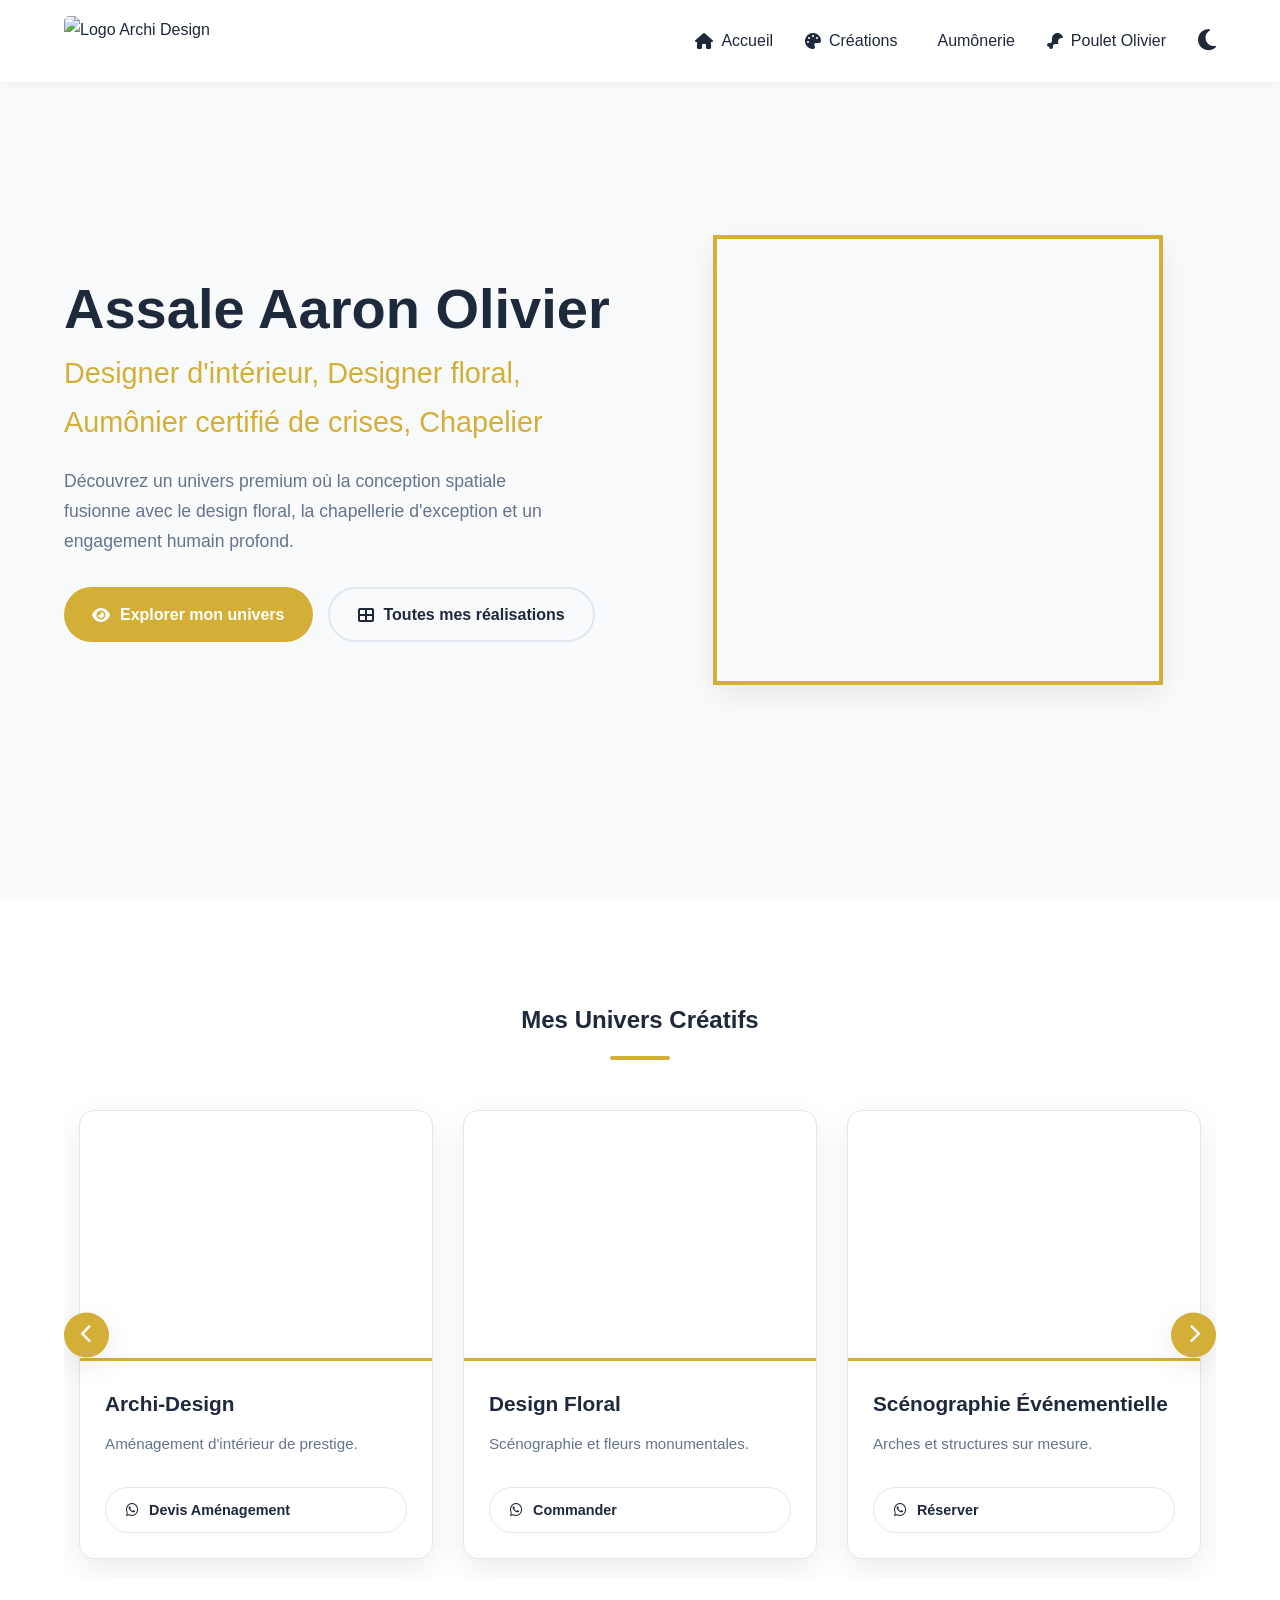
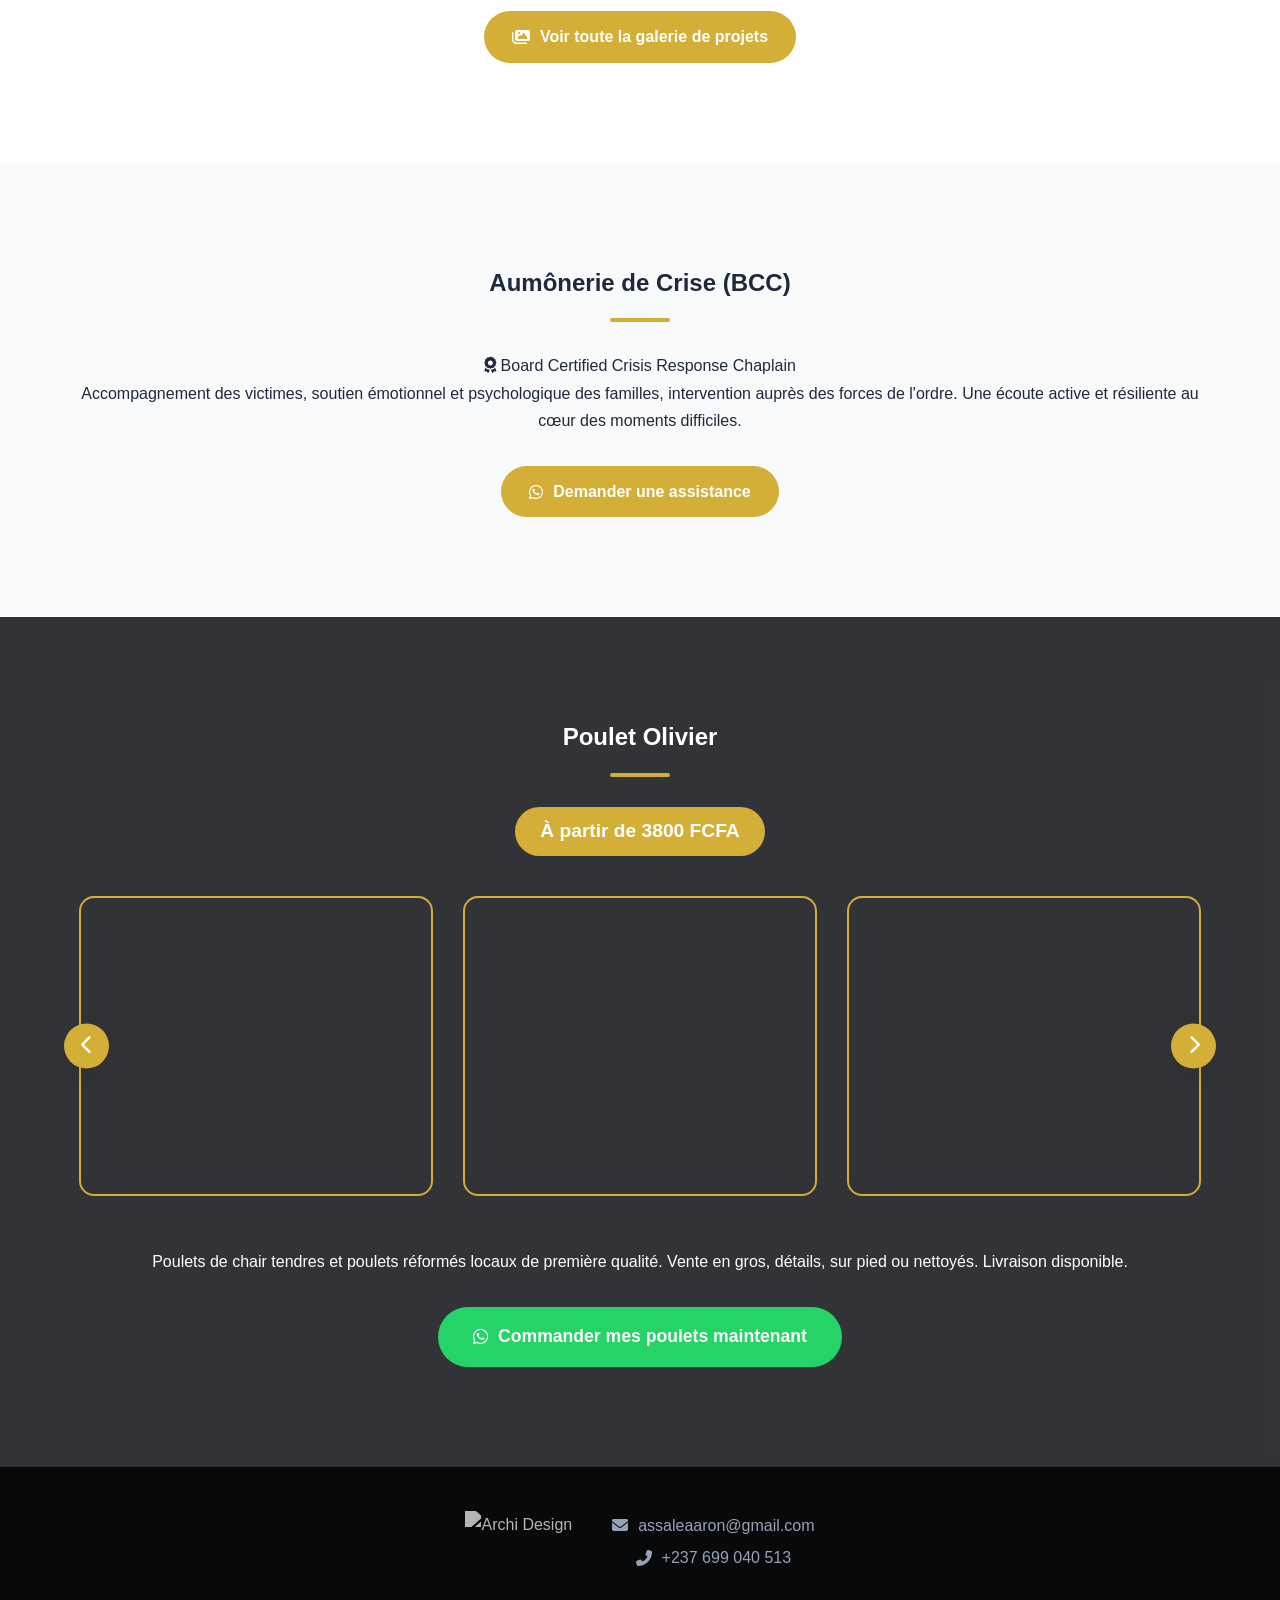
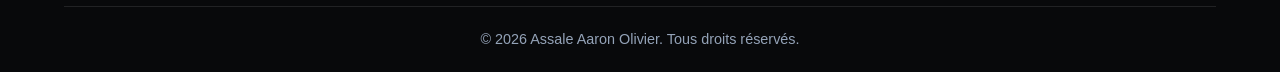
==== index.html @ b2ef9cc4 "first commit" ====
<!DOCTYPE html>
<html lang="fr" data-theme="light">
<head>
    <meta charset="UTF-8">
    <meta name="viewport" content="width=device-width, initial-scale=1.0">
    <title>Assale Aaron Olivier | Architecte & Créateur</title>
    <link rel="stylesheet" href="style.css">
    <!-- FontAwesome pour les icônes professionnelles -->
    <link rel="stylesheet" href="https://cdnjs.cloudflare.com/ajax/libs/font-awesome/6.4.0/css/all.min.css">
</head>
<body>

    <!-- Bouton Retour en haut -->
    <button id="back-to-top" aria-label="Retour au sommet"><i class="fas fa-arrow-up"></i></button>

    <!-- Navigation -->
    <nav class="navbar">
        <div class="logo">
            <img src="https://res.cloudinary.com/dqywhkfgu/image/upload/v1784043029/IMG-20260714-WA0029_kks2x0.jpg" alt="Logo Archi Design" class="nav-logo">
        </div>
        
        <div class="nav-controls">
            <ul class="nav-links">
                <li><a href="#accueil"><i class="fas fa-home"></i> Accueil</a></li>
                <li><a href="#portfolio"><i class="fas fa-palette"></i> Créations</a></li>
                <li><a href="#aumonerie"><i class="fas fa-hands-holding-heart"></i> Aumônerie</a></li>
                <li><a href="#poulet"><i class="fas fa-drumstick-bite"></i> Poulet Olivier</a></li>
            </ul>
            
            <button id="theme-toggle" aria-label="Changer le thème">
                <i class="fas fa-moon dark-icon"></i>
                <i class="fas fa-sun light-icon"></i>
            </button>

            <div class="hamburger">
                <span class="bar"></span>
                <span class="bar"></span>
                <span class="bar"></span>
            </div>
        </div>
    </nav>

    <!-- Hero Section -->
    <header id="accueil" class="hero section-padding">
        <div class="hero-content fade-in">
            <h1>Assale Aaron Olivier</h1>
            <h2>Designer d'intérieur, Designer floral, Aumônier certifié de crises, Chapelier</h2>
            <p>Découvrez un univers premium où la conception spatiale fusionne avec le design floral, la chapellerie d'exception et un engagement humain profond.</p>
            <div class="hero-buttons">
                <a href="#portfolio" class="btn-primary"><i class="fas fa-eye"></i> Explorer mon univers</a>
                <a href="realisations.html" class="btn-secondary"><i class="fas fa-th-large"></i> Toutes mes réalisations</a>
            </div>
        </div>
        <div class="hero-image fade-in">
            <div class="blob-photo" style="background-image: url('https://res.cloudinary.com/dqywhkfgu/image/upload/v1784045930/IMG-20260714-WA0059_edit_819457363130839_kp6xha.jpg');"></div>
        </div>
    </header>

    <!-- Section Portfolio avec Carousel -->
    <section id="portfolio" class="section-padding bg-alt">
        <div class="section-header text-center fade-in">
            <h2>Mes Univers Créatifs</h2>
            <div class="divider"></div>
        </div>

        <div class="carousel-container fade-in">
            <button class="carousel-btn prev-btn" aria-label="Précédent"><i class="fas fa-chevron-left"></i></button>
            
            <div class="carousel-track" id="portfolio-track">
                <!-- Slide 1 : Archi -->
                <div class="carousel-slide">
                    <div class="card">
                        <div class="card-img gallery-trigger" style="background-image: url('https://res.cloudinary.com/dqywhkfgu/image/upload/v1784045930/IMG-20260714-WA0086_osuuc5.jpg');"></div>
                        <div class="card-content">
                            <h3>Archi-Design</h3>
                            <p>Aménagement d'intérieur de prestige.</p>
                            <a href="https://wa.me/237699040513?text=Bonjour%20Olivier,%20je%20vous%20contacte%20pour%20un%20projet%20d'aménagement." target="_blank" class="btn-cta"><i class="fab fa-whatsapp"></i> Devis Aménagement</a>
                        </div>
                    </div>
                </div>
                <!-- Slide 2 : Floral -->
                <div class="carousel-slide">
                    <div class="card">
                        <div class="card-img gallery-trigger" style="background-image: url('https://res.cloudinary.com/dqywhkfgu/image/upload/v1784042695/IMG-20260714-WA0054_vhop6j.jpg');"></div>
                        <div class="card-content">
                            <h3>Design Floral</h3>
                            <p>Scénographie et fleurs monumentales.</p>
                            <a href="https://wa.me/237699040513?text=Bonjour%20Olivier,%20j'aimerais%20une%20décoration%20florale." target="_blank" class="btn-cta"><i class="fab fa-whatsapp"></i> Commander</a>
                        </div>
                    </div>
                </div>
                <!-- Slide 3 : Ballons -->
                <div class="carousel-slide">
                    <div class="card">
                        <div class="card-img gallery-trigger" style="background-image: url('https://res.cloudinary.com/dqywhkfgu/image/upload/v1784042697/IMG-20260714-WA0056_tiqus8.jpg');"></div>
                        <div class="card-content">
                            <h3>Scénographie Événementielle</h3>
                            <p>Arches et structures sur mesure.</p>
                            <a href="https://wa.me/237699040513?text=Bonjour%20Olivier,%20je%20voudrais%20une%20décoration%20pour%20mon%20événement." target="_blank" class="btn-cta"><i class="fab fa-whatsapp"></i> Réserver</a>
                        </div>
                    </div>
                </div>
                <!-- Slide 4 : Chapellerie -->
                <div class="carousel-slide">
                    <div class="card">
                        <div class="card-img gallery-trigger" style="background-image: url('https://res.cloudinary.com/dqywhkfgu/image/upload/v1784042700/IMG-20260714-WA0049_d8ur24.jpg');"></div>
                        <div class="card-content">
                            <h3>Chapellerie de Luxe</h3>
                            <p>Bibis, fascinators et capelines artisanales.</p>
                            <a href="https://wa.me/237699040513?text=Bonjour%20Olivier,%20je%20suis%20intéressé(e)%20par%20vos%20chapeaux." target="_blank" class="btn-cta"><i class="fab fa-whatsapp"></i> Catalogue Chapeaux</a>
                        </div>
                    </div>
                </div>
            </div>
            
            <button class="carousel-btn next-btn" aria-label="Suivant"><i class="fas fa-chevron-right"></i></button>
        </div>
        
        <div class="center-btn mt-4 fade-in">
            <a href="realisations.html" class="btn-primary"><i class="fas fa-images"></i> Voir toute la galerie de projets</a>
        </div>
    </section>

    <!-- Section Aumônerie -->
    <section id="aumonerie" class="section-padding">
        <div class="container text-center fade-in">
            <h2>Aumônerie de Crise (BCC)</h2>
            <div class="divider"></div>
            <p class="highlight-text"><i class="fas fa-award"></i> Board Certified Crisis Response Chaplain</p>
            <p>Accompagnement des victimes, soutien émotionnel et psychologique des familles, intervention auprès des forces de l'ordre. Une écoute active et résiliente au cœur des moments difficiles.</p>
            <a href="https://wa.me/237699040513?text=Bonjour%20Olivier,%20je%20vous%20contacte%20pour%20un%20accompagnement." target="_blank" class="btn-primary mt-4"><i class="fab fa-whatsapp"></i> Demander une assistance</a>
        </div>
    </section>

    <!-- Section Vendeur de Poulet avec Carousel -->
    <section id="poulet" class="section-padding bg-poulet">
        <div class="overlay"></div>
        <div class="container position-relative fade-in">
            <div class="section-header text-center text-white">
                <h2>Poulet Olivier</h2>
                <div class="divider"></div>
                <div class="price-tag">À partir de 3800 FCFA</div>
            </div>

            <div class="carousel-container mt-4">
                <button class="carousel-btn prev-btn-p" aria-label="Précédent"><i class="fas fa-chevron-left"></i></button>
                
                <div class="carousel-track" id="poulet-track">
                    <div class="carousel-slide"><div class="poulet-img gallery-trigger" style="background-image: url('https://res.cloudinary.com/dqywhkfgu/image/upload/v1784042691/IMG-20260714-WA0061_b3h6qc.jpg');"></div></div>
                    <div class="carousel-slide"><div class="poulet-img gallery-trigger" style="background-image: url('https://res.cloudinary.com/dqywhkfgu/image/upload/v1784042691/IMG-20260714-WA0062_fkqxef.jpg');"></div></div>
                    <div class="carousel-slide"><div class="poulet-img gallery-trigger" style="background-image: url('https://res.cloudinary.com/dqywhkfgu/image/upload/v1784042691/IMG-20260714-WA0069_e4iaca.jpg');"></div></div>
                    <div class="carousel-slide"><div class="poulet-img gallery-trigger" style="background-image: url('https://res.cloudinary.com/dqywhkfgu/image/upload/v1784042690/IMG-20260714-WA0066_g7pz2u.jpg');"></div></div>
                    <div class="carousel-slide"><div class="poulet-img gallery-trigger" style="background-image: url('https://res.cloudinary.com/dqywhkfgu/image/upload/v1784042690/IMG-20260714-WA0067_wlfrox.jpg');"></div></div>
                </div>
                
                <button class="carousel-btn next-btn-p" aria-label="Suivant"><i class="fas fa-chevron-right"></i></button>
            </div>

            <div class="poulet-text text-white text-center mt-4">
                <p>Poulets de chair tendres et poulets réformés locaux de première qualité. Vente en gros, détails, sur pied ou nettoyés. Livraison disponible.</p>
                <a href="https://wa.me/237699040513?text=Bonjour%20Olivier,%20j'aimerais%20passer%20une%20commande%20de%20poulets." target="_blank" class="btn-whatsapp-large mt-4"><i class="fab fa-whatsapp"></i> Commander mes poulets maintenant</a>
            </div>
        </div>
    </section>

    <!-- Footer -->
    <footer>
        <div class="container footer-content">
            <div class="footer-logo">
                <img src="https://res.cloudinary.com/dqywhkfgu/image/upload/v1784043029/IMG-20260714-WA0029_kks2x0.jpg" alt="Archi Design">
            </div>
            <div class="footer-info">
                <p><i class="fas fa-envelope"></i> assaleaaron@gmail.com</p>
                <p><i class="fas fa-phone-alt"></i> +237 699 040 513</p>
            </div>
        </div>
        <div class="footer-bottom">
            <p>&copy; 2026 Assale Aaron Olivier. Tous droits réservés.</p>
        </div>
    </footer>

    <!-- Lightbox (Plein écran) -->
    <div id="lightbox" class="lightbox">
        <span class="lightbox-close">&times;</span>
        <button class="lightbox-btn prev-btn-lb" aria-label="Image précédente"><i class="fas fa-chevron-left"></i></button>
        <img class="lightbox-content" id="lightbox-img" alt="Image agrandie">
        <button class="lightbox-btn next-btn-lb" aria-label="Image suivante"><i class="fas fa-chevron-right"></i></button>
    </div>

    <script src="script.js"></script>
</body>
</html>
---- style.css ----
/* ================= VARIABLES THEMES ================= */
:root[data-theme="light"] {
    --bg-main: #f8fafc;
    --bg-alt: #ffffff;
    --bg-card: #ffffff;
    --text-main: #1e293b;
    --text-muted: #64748b;
    --accent: #d4af37; /* Or */
    --accent-hover: #b5952f;
    --nav-bg: rgba(255, 255, 255, 0.95);
    --border: #e2e8f0;
    --shadow: 0 10px 30px rgba(0, 0, 0, 0.08);
}

:root[data-theme="dark"] {
    --bg-main: #0f1115;
    --bg-alt: #161920;
    --bg-card: #1f232c;
    --text-main: #f1f5f9;
    --text-muted: #94a3b8;
    --accent: #d4af37;
    --accent-hover: #fcd34d;
    --nav-bg: rgba(15, 17, 21, 0.95);
    --border: #2d323e;
    --shadow: 0 10px 30px rgba(0, 0, 0, 0.5);
}

/* ================= RESET & TYPOGRAPHIE ================= */
* { margin: 0; padding: 0; box-sizing: border-box; font-family: 'Segoe UI', Tahoma, Geneva, Verdana, sans-serif; }
body { background-color: var(--bg-main); color: var(--text-main); line-height: 1.7; transition: background-color 0.4s ease, color 0.4s ease; overflow-x: hidden; }
html { scroll-behavior: smooth; }
a { text-decoration: none; color: inherit; }
ul { list-style: none; }
img { max-width: 100%; display: block; }

.section-padding { padding: 100px 5%; }
.pt-0 { padding-top: 0; }
.pt-120 { padding-top: 120px; }
.bg-alt { background-color: var(--bg-alt); }
.text-center { text-align: center; }
.container { max-width: 1200px; margin: 0 auto; }
.divider { width: 60px; height: 4px; background: var(--accent); margin: 15px auto 30px; border-radius: 2px; }
.mt-4 { margin-top: 2rem; }
.center-btn { text-align: center; }

/* ================= NAVIGATION & BURGER ================= */
.navbar { position: fixed; top: 0; width: 100%; display: flex; justify-content: space-between; align-items: center; padding: 1rem 5%; background: var(--nav-bg); backdrop-filter: blur(10px); z-index: 1000; transition: all 0.3s ease; box-shadow: 0 2px 10px rgba(0,0,0,0.05); }
.nav-logo { height: 50px; border-radius: 5px; }
.nav-controls { display: flex; align-items: center; gap: 2rem; }
.nav-links { display: flex; gap: 2rem; font-weight: 500; }
.nav-links a { display: flex; align-items: center; gap: 8px; transition: color 0.3s; }
.nav-links a:hover { color: var(--accent); }

/* Theme Toggle */
#theme-toggle { background: none; border: none; font-size: 1.5rem; color: var(--text-main); cursor: pointer; transition: transform 0.3s; }
#theme-toggle:hover { transform: rotate(20deg); color: var(--accent); }
[data-theme="light"] .light-icon { display: none; }
[data-theme="dark"] .dark-icon { display: none; }

/* Burger Menu */
.hamburger { display: none; cursor: pointer; }
.bar { display: block; width: 25px; height: 3px; margin: 5px auto; background-color: var(--text-main); transition: all 0.3s; }

/* ================= HERO SECTION ================= */
.hero { display: flex; align-items: center; justify-content: space-between; min-height: 100vh; gap: 40px; padding-top: 120px; }
.hero-content { flex: 1; }
.hero-content h1 { font-size: 3.5rem; font-weight: 700; line-height: 1.1; margin-bottom: 10px; }
.hero-content h2 { font-size: 1.8rem; color: var(--accent); margin-bottom: 20px; font-weight: 500; }
.hero-content p { font-size: 1.1rem; color: var(--text-muted); margin-bottom: 30px; max-width: 500px; }
.hero-buttons { display: flex; gap: 15px; flex-wrap: wrap; }
.hero-image { flex: 1; display: flex; justify-content: center; }

/* Blob Animation */
.blob-photo { width: 450px; height: 450px; background-size: cover; background-position: center; box-shadow: var(--shadow); animation: morph 8s ease-in-out infinite; border: 4px solid var(--accent); }
@keyframes morph {
    0% { border-radius: 60% 40% 30% 70% / 60% 30% 70% 40%; }
    50% { border-radius: 30% 60% 70% 40% / 50% 60% 30% 60%; }
    100% { border-radius: 60% 40% 30% 70% / 60% 30% 70% 40%; }
}

/* ================= BOUTONS ================= */
.btn-primary, .btn-secondary, .btn-cta, .btn-whatsapp-large { padding: 12px 28px; border-radius: 30px; font-weight: 600; display: inline-flex; align-items: center; gap: 10px; transition: all 0.3s; border: none; cursor: pointer; }
.btn-primary { background: var(--accent); color: #fff; }
.btn-primary:hover { background: var(--accent-hover); transform: translateY(-3px); box-shadow: 0 5px 15px rgba(212, 175, 55, 0.4); }
.btn-secondary { background: transparent; color: var(--text-main); border: 2px solid var(--border); }
.btn-secondary:hover { border-color: var(--accent); color: var(--accent); }
.btn-cta { background: var(--bg-alt); color: var(--text-main); border: 1px solid var(--border); font-size: 0.9rem; padding: 10px 20px; margin-top: 15px; }
.btn-cta:hover { background: #25D366; color: white; border-color: #25D366; }
.btn-whatsapp-large { background: #25D366; color: white; font-size: 1.1rem; padding: 15px 35px; }
.btn-whatsapp-large:hover { background: #1ebc59; transform: scale(1.05); }

/* ================= CAROUSEL ================= */
.carousel-container { position: relative; max-width: 1200px; margin: 0 auto; overflow: hidden; padding: 20px 0; }
.carousel-track { display: flex; transition: transform 0.5s ease-in-out; }
.carousel-slide { min-width: 33.333%; padding: 0 15px; }
.carousel-btn { position: absolute; top: 50%; transform: translateY(-50%); background: var(--accent); color: white; border: none; width: 45px; height: 45px; border-radius: 50%; font-size: 1.2rem; cursor: pointer; z-index: 10; box-shadow: var(--shadow); transition: all 0.3s; }
.carousel-btn:hover { background: var(--accent-hover); scale: 1.1; }
.prev-btn, .prev-btn-p { left: 0; }
.next-btn, .next-btn-p { right: 0; }

/* ================= CARTES & DESIGN ================= */
.card { background: var(--bg-card); border-radius: 15px; overflow: hidden; box-shadow: var(--shadow); transition: transform 0.3s; border: 1px solid var(--border); height: 100%; display: flex; flex-direction: column; }
.card:hover { transform: translateY(-10px); }
.card-img { width: 100%; height: 250px; background-size: cover; background-position: center; border-bottom: 3px solid var(--accent); }
.card-content { padding: 25px; flex-grow: 1; display: flex; flex-direction: column; justify-content: space-between; }
.card-content h3 { font-size: 1.3rem; margin-bottom: 10px; }
.card-content p { color: var(--text-muted); font-size: 0.95rem; margin-bottom: 15px; }

/* ================= SECTION POULET ================= */
.bg-poulet { position: relative; background: url('1000778121.jpg') center/cover fixed; color: white; }
.bg-poulet .overlay { position: absolute; top: 0; left: 0; width: 100%; height: 100%; background: rgba(15, 17, 21, 0.85); }
.price-tag { display: inline-block; background: var(--accent); color: #fff; padding: 8px 25px; border-radius: 30px; font-weight: bold; font-size: 1.2rem; margin-bottom: 20px; }
.text-white, .text-white h2, .text-white p { color: #ffffff !important; }
.poulet-img { height: 300px; border-radius: 15px; background-size: cover; background-position: center; border: 2px solid var(--accent); }

/* ================= PAGE REALISATIONS (Masonry) ================= */
.solid-nav { background: var(--bg-card); }
.btn-back { font-weight: 600; font-size: 1.1rem; }
.masonry-grid { display: column; column-count: 3; column-gap: 20px; max-width: 1200px; margin: 0 auto; }
.masonry-item { break-inside: avoid; margin-bottom: 20px; border-radius: 15px; overflow: hidden; box-shadow: var(--shadow); transition: transform 0.3s; }
.masonry-item:hover { transform: scale(1.02); }
.masonry-item img { width: 100%; display: block; border-radius: 15px; }

/* ================= INDICATEUR D'INTERACTIVITÉ ================= */
.gallery-trigger {
    cursor: zoom-in; /* Change le curseur en loupe */
    transition: filter 0.3s ease;
}
.gallery-trigger:hover {
    filter: brightness(0.85);
}

/* ================= LIGHTBOX (MODAL PLEIN ÉCRAN) ================= */
.lightbox {
    display: none;
    position: fixed;
    z-index: 2000;
    padding-top: 50px;
    left: 0;
    top: 0;
    width: 100%;
    height: 100%;
    overflow: hidden;
    background-color: rgba(0, 0, 0, 0.9);
    backdrop-filter: blur(5px);
    opacity: 0;
    transition: opacity 0.3s ease;
}
.lightbox.show {
    display: flex;
    align-items: center;
    justify-content: center;
    opacity: 1;
}
.lightbox-content {
    margin: auto;
    display: block;
    max-width: 90%;
    max-height: 85vh;
    border-radius: 8px;
    box-shadow: 0 0 30px rgba(0,0,0,0.8);
    animation: zoomIn 0.3s ease;
    object-fit: contain;
}
@keyframes zoomIn {
    from {transform: scale(0.8); opacity: 0;} 
    to {transform: scale(1); opacity: 1;}
}
.lightbox-close {
    position: absolute;
    top: 25px;
    right: 40px;
    color: #f1f1f1;
    font-size: 45px;
    font-weight: bold;
    transition: 0.3s;
    cursor: pointer;
    z-index: 2001;
}
.lightbox-close:hover {
    color: var(--accent);
}
.lightbox-btn {
    position: absolute;
    top: 50%;
    transform: translateY(-50%);
    background: rgba(255,255,255,0.1);
    color: white;
    border: none;
    width: 50px;
    height: 50px;
    border-radius: 50%;
    font-size: 1.5rem;
    cursor: pointer;
    z-index: 2001;
    transition: all 0.3s;
}
.lightbox-btn:hover {
    background: var(--accent);
    scale: 1.1;
}
.prev-btn-lb { left: 30px; }
.next-btn-lb { right: 30px; }

/* ================= BOUTON BACK TO TOP ================= */
#back-to-top { position: fixed; bottom: 30px; right: 30px; background: var(--accent); color: white; width: 50px; height: 50px; border-radius: 50%; border: none; font-size: 1.2rem; cursor: pointer; opacity: 0; visibility: hidden; transition: all 0.3s; z-index: 999; box-shadow: 0 5px 15px rgba(0,0,0,0.3); }
#back-to-top.show { opacity: 1; visibility: visible; }
#back-to-top:hover { background: var(--accent-hover); transform: translateY(-5px); }

/* ================= FOOTER ================= */
footer { background: #08090b; color: #94a3b8; text-align: center; padding: 40px 5% 20px; }
.footer-content { display: flex; justify-content: center; align-items: center; gap: 40px; flex-wrap: wrap; margin-bottom: 30px; }
.footer-logo img { height: 60px; filter: grayscale(100%) brightness(200%); opacity: 0.7; }
.footer-info p { margin: 5px 0; font-size: 1rem; display: flex; align-items: center; justify-content: center; gap: 10px; }
.footer-bottom { border-top: 1px solid rgba(255,255,255,0.1); padding-top: 20px; font-size: 0.9rem; }

/* ================= ANIMATIONS & RESPONSIVE ================= */
.fade-in { opacity: 0; transform: translateY(40px); transition: opacity 0.8s ease-out, transform 0.8s ease-out; }
.fade-in.visible { opacity: 1; transform: translateY(0); }

@media (max-width: 1024px) {
    .carousel-slide { min-width: 50%; }
    .masonry-grid { column-count: 2; }
    .blob-photo { width: 350px; height: 350px; }
}

@media (max-width: 768px) {
    .hero { flex-direction: column; text-align: center; justify-content: center; padding-top: 140px; }
    .hero-content h1 { font-size: 2.8rem; }
    .hero-buttons { justify-content: center; }
    .blob-photo { width: 300px; height: 300px; margin-top: 30px; }
    
    /* Navigation Mobile (Burger) */
    .hamburger { display: block; }
    .nav-links { position: fixed; left: -100%; top: 70px; gap: 0; flex-direction: column; background-color: var(--nav-bg); width: 100%; text-align: center; transition: 0.3s; padding-bottom: 20px; box-shadow: 0 10px 10px rgba(0,0,0,0.1); backdrop-filter: blur(15px); }
    .nav-links li { margin: 16px 0; }
    .nav-links a { justify-content: center; font-size: 1.2rem; }
    .nav-links.active { left: 0; }
    .hamburger.active .bar:nth-child(2) { opacity: 0; }
    .hamburger.active .bar:nth-child(1) { transform: translateY(8px) rotate(45deg); }
    .hamburger.active .bar:nth-child(3) { transform: translateY(-8px) rotate(-45deg); }

    .carousel-slide { min-width: 100%; }
    .masonry-grid { column-count: 1; }
    .carousel-btn { width: 40px; height: 40px; font-size: 1rem; }
    .lightbox-btn { width: 40px; height: 40px; font-size: 1.2rem; }
    .prev-btn-lb { left: 10px; }
    .next-btn-lb { right: 10px; }
}
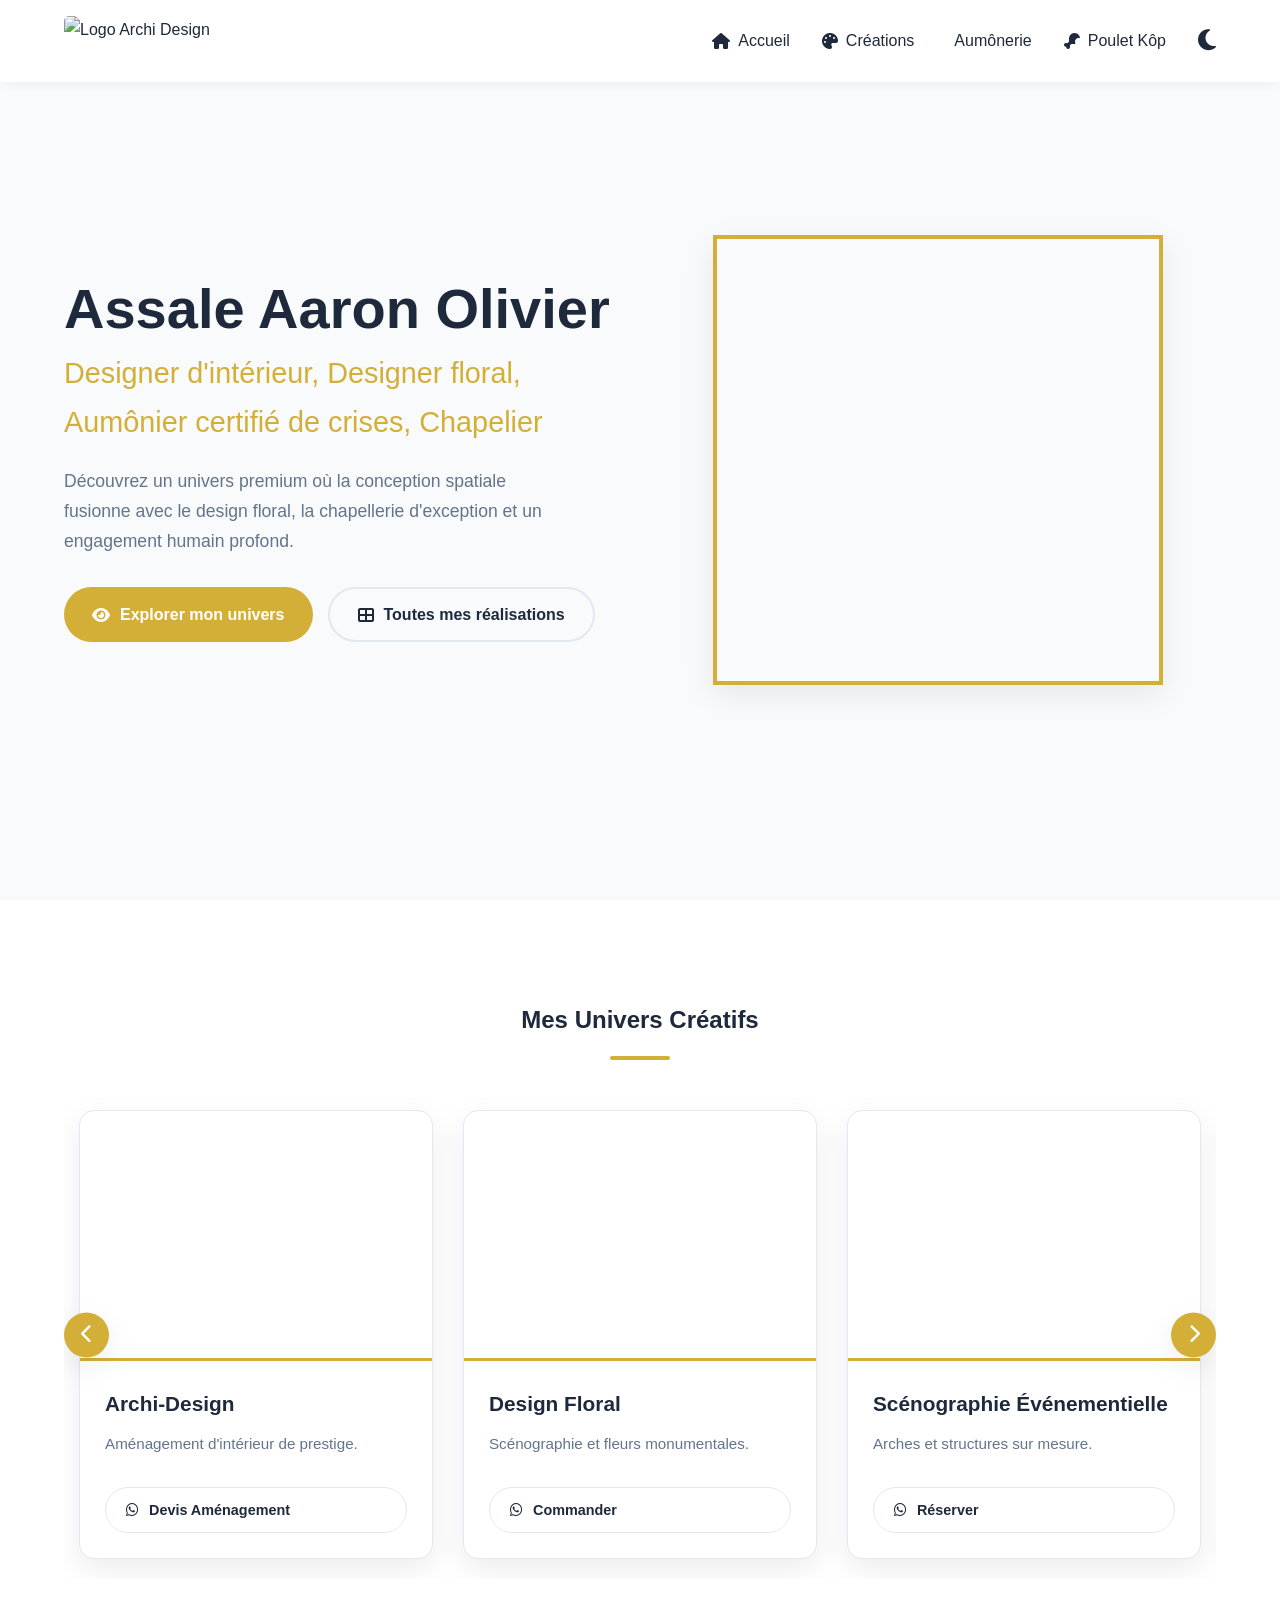
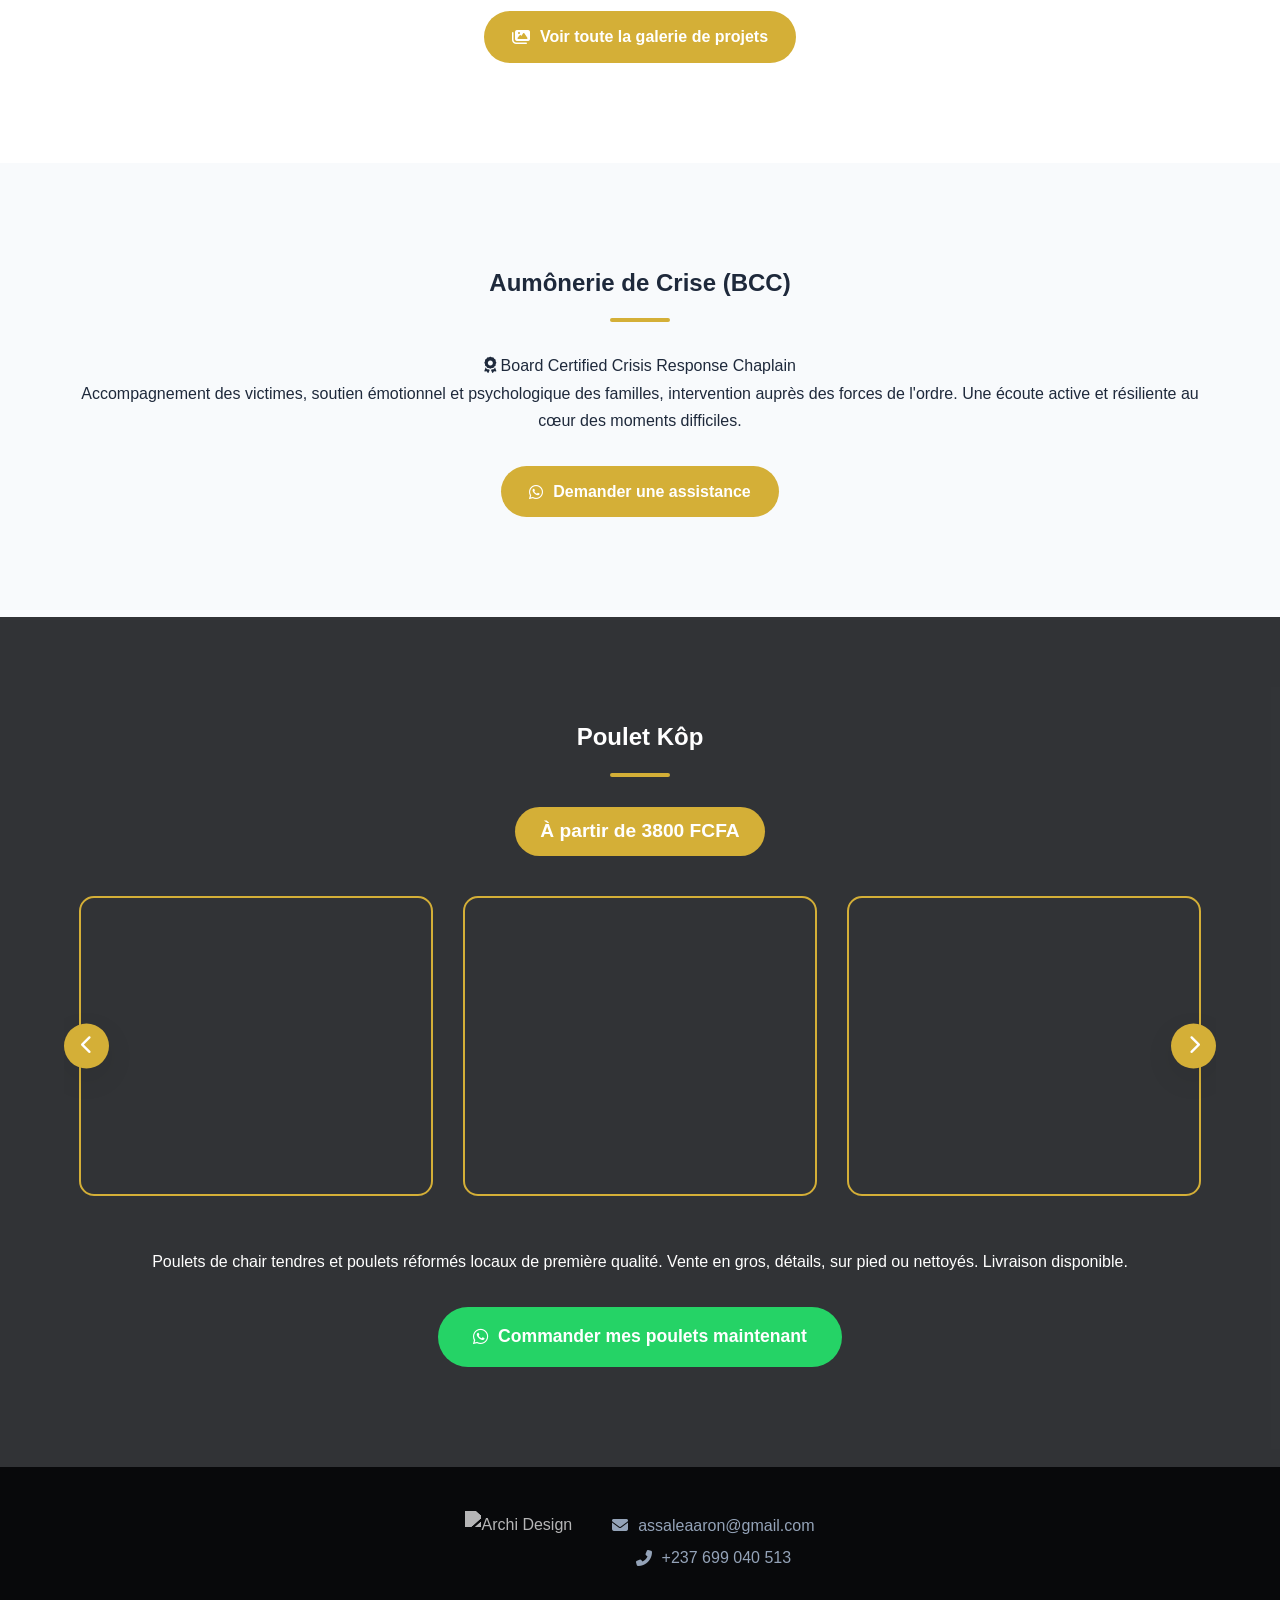
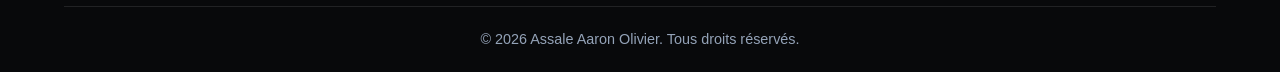
==== commit f9610cd8: "Modification du nom" ====
--- a/index.html
+++ b/index.html
@@ -24,7 +24,7 @@
                 <li><a href="#accueil"><i class="fas fa-home"></i> Accueil</a></li>
                 <li><a href="#portfolio"><i class="fas fa-palette"></i> Créations</a></li>
                 <li><a href="#aumonerie"><i class="fas fa-hands-holding-heart"></i> Aumônerie</a></li>
-                <li><a href="#poulet"><i class="fas fa-drumstick-bite"></i> Poulet Olivier</a></li>
+                <li><a href="#poulet"><i class="fas fa-drumstick-bite"></i> Poulet Kôp</a></li>
             </ul>
             
             <button id="theme-toggle" aria-label="Changer le thème">
@@ -137,7 +137,7 @@
         <div class="overlay"></div>
         <div class="container position-relative fade-in">
             <div class="section-header text-center text-white">
-                <h2>Poulet Olivier</h2>
+                <h2>Poulet Kôp</h2>
                 <div class="divider"></div>
                 <div class="price-tag">À partir de 3800 FCFA</div>
             </div>
